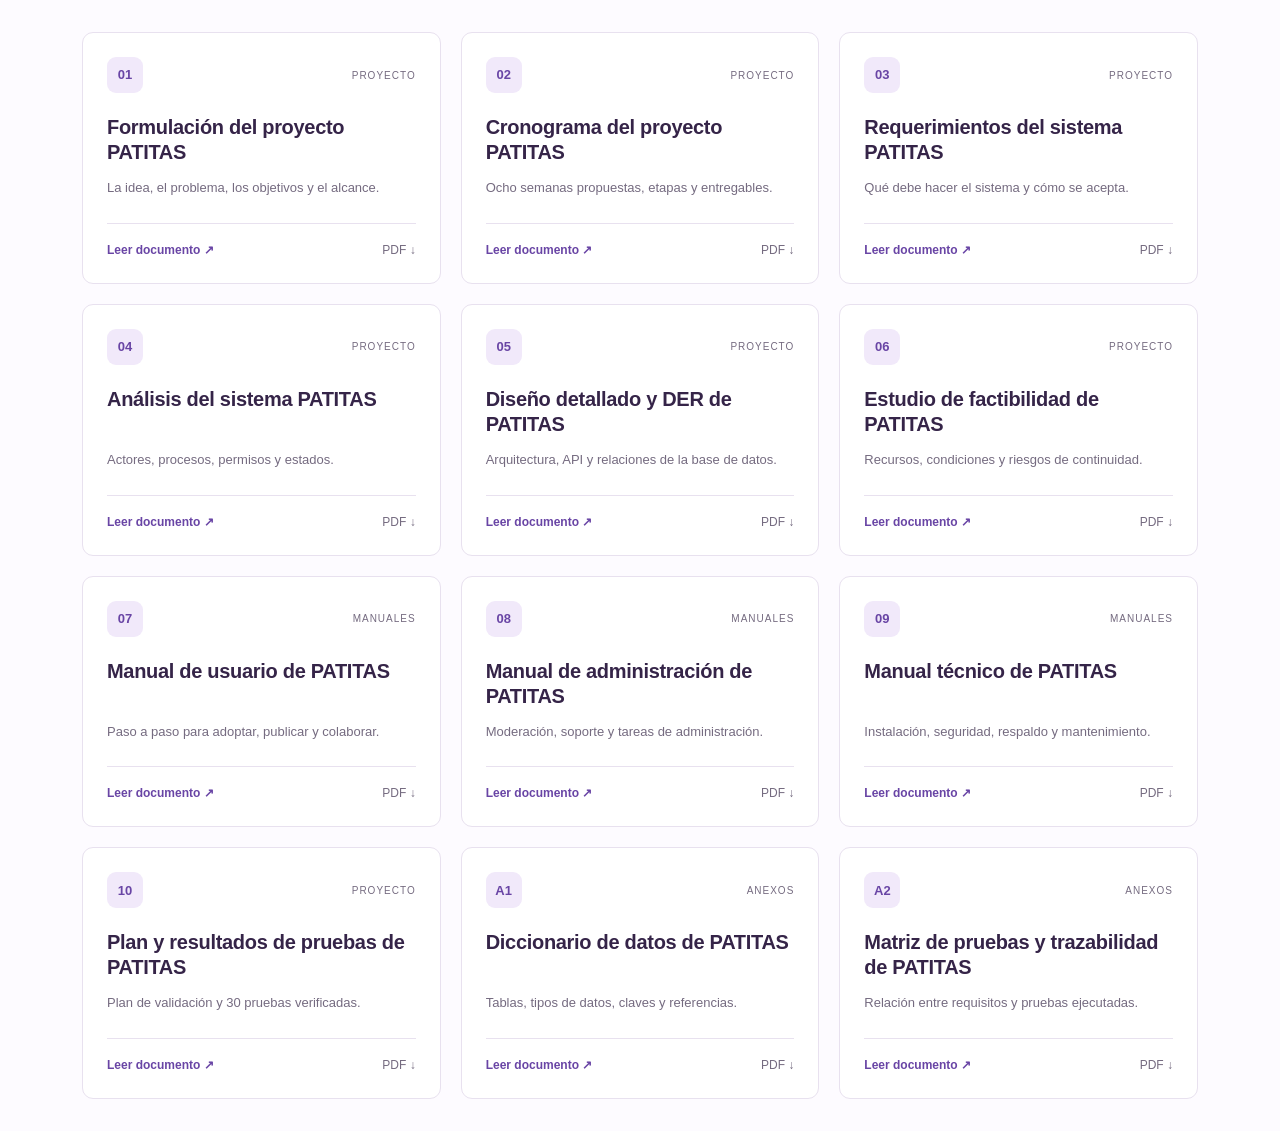
==== index.html @ 928df8a6 "Reúne la documentación en un repositorio independiente" ====
<!doctype html><html lang="es"><head><meta charset="utf-8"><meta name="viewport" content="width=device-width,initial-scale=1"><title>Documentación de PATITAS</title><link rel="stylesheet" href="assets/indice.css"></head><body><main aria-label="Documentación de PATITAS"><div class="cards"><article class="card " data-category="proyecto"><div class="card-top"><span class="number">01</span><span class="tag">Proyecto</span></div><h2>Formulación del proyecto PATITAS</h2><p>La idea, el problema, los objetivos y el alcance.</p><div class="card-actions"><a class="read" href="editables/01-Formulacion-del-proyecto.html">Leer documento ↗</a><a class="pdf" href="pdf/01-Formulacion-del-proyecto.pdf" aria-label="PDF de Formulación del proyecto PATITAS">PDF ↓</a></div></article><article class="card " data-category="proyecto"><div class="card-top"><span class="number">02</span><span class="tag">Proyecto</span></div><h2>Cronograma del proyecto PATITAS</h2><p>Ocho semanas propuestas, etapas y entregables.</p><div class="card-actions"><a class="read" href="editables/02-Cronograma.html">Leer documento ↗</a><a class="pdf" href="pdf/02-Cronograma.pdf" aria-label="PDF de Cronograma del proyecto PATITAS">PDF ↓</a></div></article><article class="card " data-category="proyecto"><div class="card-top"><span class="number">03</span><span class="tag">Proyecto</span></div><h2>Requerimientos del sistema PATITAS</h2><p>Qué debe hacer el sistema y cómo se acepta.</p><div class="card-actions"><a class="read" href="editables/03-Requerimientos-del-sistema.html">Leer documento ↗</a><a class="pdf" href="pdf/03-Requerimientos-del-sistema.pdf" aria-label="PDF de Requerimientos del sistema PATITAS">PDF ↓</a></div></article><article class="card " data-category="proyecto"><div class="card-top"><span class="number">04</span><span class="tag">Proyecto</span></div><h2>Análisis del sistema PATITAS</h2><p>Actores, procesos, permisos y estados.</p><div class="card-actions"><a class="read" href="editables/04-Analisis-del-sistema.html">Leer documento ↗</a><a class="pdf" href="pdf/04-Analisis-del-sistema.pdf" aria-label="PDF de Análisis del sistema PATITAS">PDF ↓</a></div></article><article class="card " data-category="proyecto"><div class="card-top"><span class="number">05</span><span class="tag">Proyecto</span></div><h2>Diseño detallado y DER de PATITAS</h2><p>Arquitectura, API y relaciones de la base de datos.</p><div class="card-actions"><a class="read" href="editables/05-Diseno-detallado-y-DER.html">Leer documento ↗</a><a class="pdf" href="pdf/05-Diseno-detallado-y-DER.pdf" aria-label="PDF de Diseño detallado y DER de PATITAS">PDF ↓</a></div></article><article class="card " data-category="proyecto"><div class="card-top"><span class="number">06</span><span class="tag">Proyecto</span></div><h2>Estudio de factibilidad de PATITAS</h2><p>Recursos, condiciones y riesgos de continuidad.</p><div class="card-actions"><a class="read" href="editables/06-Estudio-de-factibilidad.html">Leer documento ↗</a><a class="pdf" href="pdf/06-Estudio-de-factibilidad.pdf" aria-label="PDF de Estudio de factibilidad de PATITAS">PDF ↓</a></div></article><article class="card " data-category="manuales"><div class="card-top"><span class="number">07</span><span class="tag">Manuales</span></div><h2>Manual de usuario de PATITAS</h2><p>Paso a paso para adoptar, publicar y colaborar.</p><div class="card-actions"><a class="read" href="editables/07-Manual-de-usuario.html">Leer documento ↗</a><a class="pdf" href="pdf/07-Manual-de-usuario.pdf" aria-label="PDF de Manual de usuario de PATITAS">PDF ↓</a></div></article><article class="card " data-category="manuales"><div class="card-top"><span class="number">08</span><span class="tag">Manuales</span></div><h2>Manual de administración de PATITAS</h2><p>Moderación, soporte y tareas de administración.</p><div class="card-actions"><a class="read" href="editables/08-Manual-de-administracion.html">Leer documento ↗</a><a class="pdf" href="pdf/08-Manual-de-administracion.pdf" aria-label="PDF de Manual de administración de PATITAS">PDF ↓</a></div></article><article class="card " data-category="manuales"><div class="card-top"><span class="number">09</span><span class="tag">Manuales</span></div><h2>Manual técnico de PATITAS</h2><p>Instalación, seguridad, respaldo y mantenimiento.</p><div class="card-actions"><a class="read" href="editables/09-Manual-tecnico.html">Leer documento ↗</a><a class="pdf" href="pdf/09-Manual-tecnico.pdf" aria-label="PDF de Manual técnico de PATITAS">PDF ↓</a></div></article><article class="card " data-category="proyecto"><div class="card-top"><span class="number">10</span><span class="tag">Proyecto</span></div><h2>Plan y resultados de pruebas de PATITAS</h2><p>Plan de validación y 30 pruebas verificadas.</p><div class="card-actions"><a class="read" href="editables/10-Plan-y-resultados-de-pruebas.html">Leer documento ↗</a><a class="pdf" href="pdf/10-Plan-y-resultados-de-pruebas.pdf" aria-label="PDF de Plan y resultados de pruebas de PATITAS">PDF ↓</a></div></article><article class="card " data-category="anexos"><div class="card-top"><span class="number">A1</span><span class="tag">Anexos</span></div><h2>Diccionario de datos de PATITAS</h2><p>Tablas, tipos de datos, claves y referencias.</p><div class="card-actions"><a class="read" href="editables/Anexo-Diccionario-de-datos.html">Leer documento ↗</a><a class="pdf" href="pdf/Anexo-Diccionario-de-datos.pdf" aria-label="PDF de Diccionario de datos de PATITAS">PDF ↓</a></div></article><article class="card " data-category="anexos"><div class="card-top"><span class="number">A2</span><span class="tag">Anexos</span></div><h2>Matriz de pruebas y trazabilidad de PATITAS</h2><p>Relación entre requisitos y pruebas ejecutadas.</p><div class="card-actions"><a class="read" href="editables/Anexo-Matriz-de-pruebas.html">Leer documento ↗</a><a class="pdf" href="pdf/Anexo-Matriz-de-pruebas.pdf" aria-label="PDF de Matriz de pruebas y trazabilidad de PATITAS">PDF ↓</a></div></article></div></main></body></html>
---- assets/indice.css ----
:root{--morado:#6945a5;--oscuro:#352448;--lila:#eee5fa;--linea:#e8e1ef;--muted:#756b80}*{box-sizing:border-box}html{scroll-behavior:smooth;scroll-padding-top:20px}body{margin:0;font:15px/1.5 Arial,Helvetica,sans-serif;background:#fdfbff;color:var(--oscuro)}a,button,input{outline-offset:5px}a{color:inherit}button,input{font:inherit}.header,main,footer{max-width:1180px;margin:auto}.header{padding:28px 32px;display:flex;justify-content:space-between;align-items:center;border-bottom:1px solid var(--linea)}.brand{text-decoration:none;font-size:24px;letter-spacing:1px;font-weight:bold;display:flex;align-items:center;gap:10px}.brand span{font-size:28px}.school{font-size:10px;letter-spacing:2px;color:var(--muted)}main{padding:0 32px}.hero{display:grid;grid-template-columns:1.2fr 1fr;gap:60px;align-items:center;padding:70px 0 50px}.eyebrow{font-size:10px;letter-spacing:2px;font-weight:bold;color:var(--morado);margin:0 0 20px}h1{font-size:clamp(42px,5vw,68px);line-height:1.06;letter-spacing:-2px;margin:0 0 24px}h1 em{font-style:normal;color:var(--morado)}.intro{font-size:16px;line-height:1.7;color:var(--muted);max-width:440px}.hero-actions{display:flex;align-items:center;gap:22px;margin-top:28px}.primary{display:inline-block;background:var(--morado);color:white;padding:13px 20px;border-radius:8px;text-decoration:none;font-size:13px;font-weight:bold;box-shadow:0 6px 18px #6945a51a}.primary:hover{background:#52318b}.secondary{font-size:13px;text-decoration:none;font-weight:bold;color:var(--morado)}.secondary:hover{text-decoration:underline}.hero-art{position:relative;height:330px;background:linear-gradient(145deg,#f1e8fc,#e8dcf5);border-radius:130px 130px 25px 25px;overflow:hidden;display:grid;place-content:center;text-align:center}.paw{font-size:94px;z-index:1;filter:grayscale(1);opacity:.8;transform:rotate(-12deg)}.art-label{font-size:20px;line-height:1.3;z-index:1;margin-top:12px;font-weight:bold}.orb{position:absolute;border-radius:50%;background:#ffffff80}.uno{width:180px;height:180px;left:-45px;bottom:-20px}.dos{width:90px;height:90px;right:25px;top:25px}.star{position:absolute;left:42px;top:50px;font-size:42px;color:#9370c1}.stats{display:grid;grid-template-columns:repeat(4,1fr);border:1px solid var(--linea);background:white;border-radius:12px;padding:22px 5px;margin-bottom:65px}.stats div{padding:0 26px;border-right:1px solid var(--linea)}.stats div:last-child{border:0}.stats strong{font-size:27px;display:block;color:var(--morado)}.stats span{font-size:11px;color:var(--muted)}.section-title{display:flex;justify-content:space-between;align-items:end;gap:30px;margin-bottom:28px}.section-title h2{font-size:29px;letter-spacing:-.8px;margin:0;line-height:1.2}.section-title .eyebrow{margin-bottom:12px}.section-title>p{font-size:12px;color:var(--muted)}.toolbar{display:flex;gap:20px;align-items:end;justify-content:space-between;background:#f3edf9;padding:20px;border:1px solid var(--linea);border-radius:10px}.search{font-size:11px;color:var(--muted);font-weight:bold;display:block;flex:1;max-width:370px}.search input{display:block;width:100%;margin-top:7px;padding:11px 12px;background:white;border:1px solid #d8c9e8;border-radius:6px;color:var(--oscuro);font-size:12px}.filters{display:flex;gap:4px;flex-wrap:wrap}.filters button{border:0;background:none;color:var(--muted);border-radius:6px;padding:10px 12px;font-size:12px;cursor:pointer}.filters button.active{background:var(--morado);color:white}.filters button:hover{box-shadow:inset 0 0 0 1px #b9a2d3}.results{font-size:11px;color:var(--muted);margin:16px 0}.cards{display:grid;grid-template-columns:repeat(3,minmax(0,1fr));gap:20px}.card{border:1px solid var(--linea);border-radius:11px;background:white;padding:24px;display:flex;flex-direction:column;transition:transform .15s,box-shadow .15s}.card:hover{transform:translateY(-3px);box-shadow:0 14px 30px #5130720d}.card.destacada{background:#f6f0ff;border-color:#cbb3e7}.card-top{display:flex;align-items:center;justify-content:space-between;margin-bottom:22px}.number{font-size:13px;color:var(--morado);font-weight:bold;background:#f1e9fa;border-radius:9px;width:36px;height:36px;display:grid;place-content:center}.tag{font-size:10px;color:var(--muted);text-transform:uppercase;letter-spacing:1px}.card h2{font-size:20px;line-height:1.25;letter-spacing:-.3px;margin:0 0 13px;min-height:50px}.card>p{color:var(--muted);font-size:13px;line-height:1.6;margin:0 0 24px;flex:1}.card-actions{display:flex;justify-content:space-between;gap:12px;border-top:1px solid var(--linea);padding-top:17px}.card-actions a{text-decoration:none;font-size:12px}.read{font-weight:bold;color:var(--morado)}.pdf{color:var(--muted)}.card-actions a:hover{text-decoration:underline}.handoff{display:flex;align-items:center;gap:25px;padding:30px;margin:55px 0;background:#efe6fa;border-radius:12px}.handoff>span{font-size:43px;color:var(--morado)}.handoff h2{font-size:22px;line-height:1.2;margin:0 0 10px}.handoff p{font-size:13px;color:var(--muted);max-width:680px;margin:0}.handoff>a{white-space:nowrap;font-size:12px;font-weight:bold;color:var(--morado);margin-left:auto;text-decoration:none}footer{border-top:1px solid var(--linea);padding:26px 32px 36px;display:flex;justify-content:space-between;gap:15px;align-items:center}footer strong{letter-spacing:1px}footer p,footer>span{font-size:11px;color:var(--muted)}[hidden]{display:none!important}@media(max-width:920px){.hero{gap:30px}.toolbar{align-items:stretch;flex-direction:column}.search{max-width:none}.cards{grid-template-columns:repeat(2,minmax(0,1fr))}.hero-art{height:300px}.handoff{flex-wrap:wrap}}@media(max-width:600px){.header{padding:20px}.brand{font-size:20px}.school{font-size:8px;letter-spacing:1px}main{padding:0 20px}.hero{grid-template-columns:1fr;padding:40px 0 30px;gap:30px}h1{font-size:47px}.hero-art{height:230px}.paw{font-size:65px}.art-label{font-size:18px}.hero-actions{gap:16px;flex-wrap:wrap}.stats{grid-template-columns:1fr 1fr;padding:8px;margin-bottom:40px}.stats div{padding:12px 15px}.stats div:nth-child(2){border:0}.section-title{display:block}.section-title h2{font-size:26px}.toolbar{padding:15px}.filters button{padding:8px 10px}.cards{grid-template-columns:1fr}.card h2{min-height:0}.handoff{padding:23px;gap:15px}.handoff>a{margin-left:0}footer{margin:0 20px;padding:25px 0;flex-direction:column;align-items:start;gap:4px}footer p{margin:0}}@media(prefers-reduced-motion:reduce){html{scroll-behavior:auto}.card{transition:none}}

main{padding-top:32px;padding-bottom:32px}
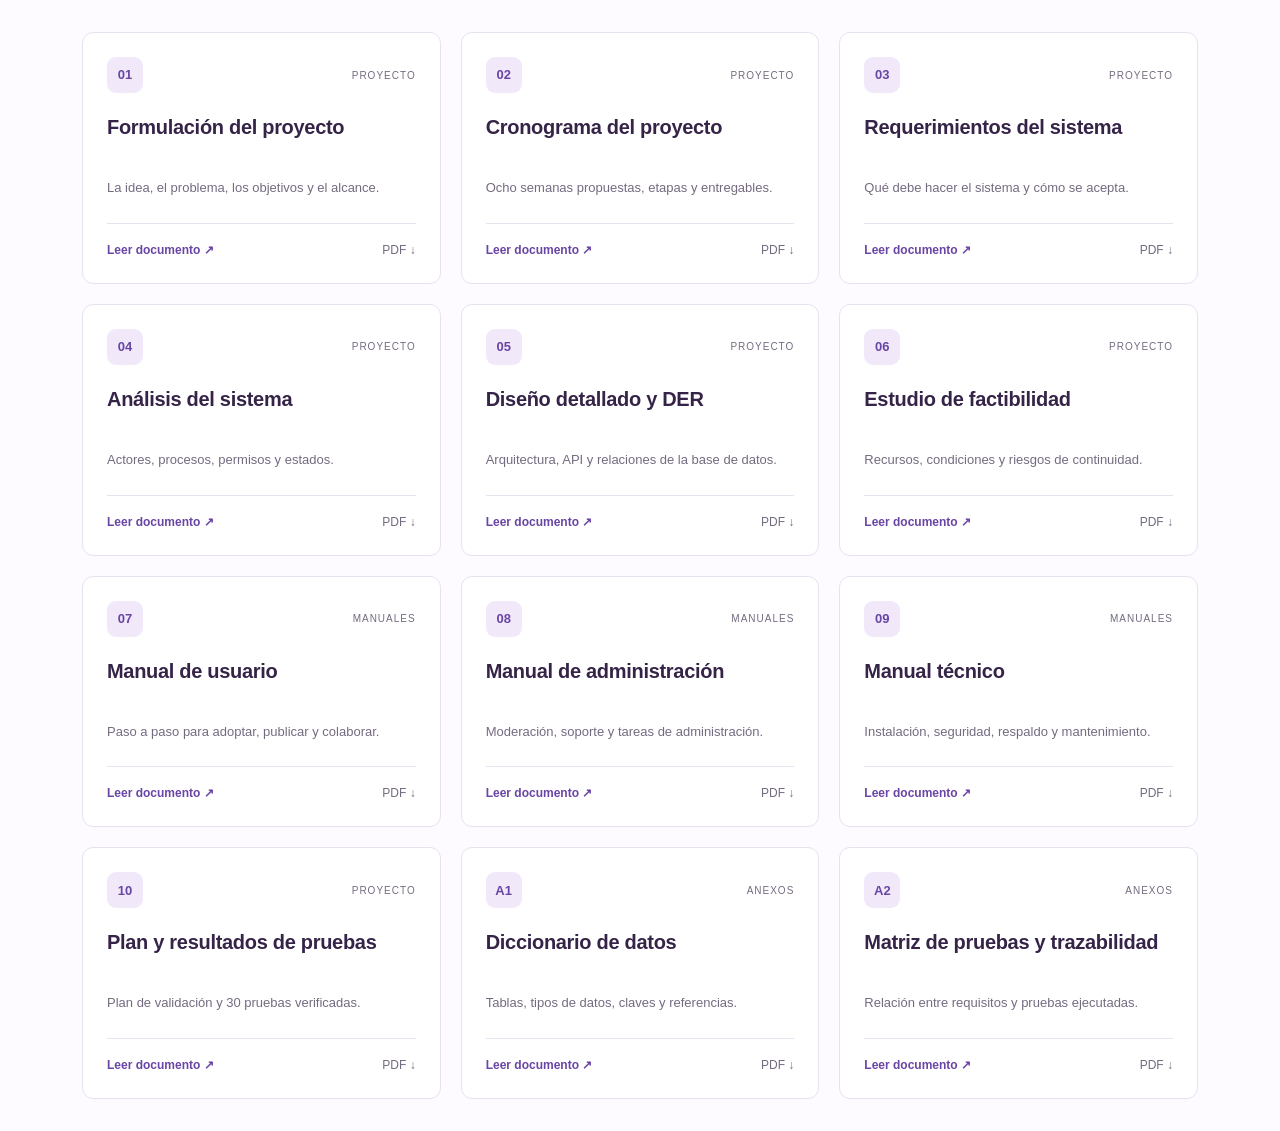
==== commit 4e893c9d: "Actualiza integrantes y títulos de las carátulas" ====
--- a/index.html
+++ b/index.html
@@ -1 +1 @@
-<!doctype html><html lang="es"><head><meta charset="utf-8"><meta name="viewport" content="width=device-width,initial-scale=1"><title>Documentación de PATITAS</title><link rel="stylesheet" href="assets/indice.css"></head><body><main aria-label="Documentación de PATITAS"><div class="cards"><article class="card " data-category="proyecto"><div class="card-top"><span class="number">01</span><span class="tag">Proyecto</span></div><h2>Formulación del proyecto PATITAS</h2><p>La idea, el problema, los objetivos y el alcance.</p><div class="card-actions"><a class="read" href="editables/01-Formulacion-del-proyecto.html">Leer documento ↗</a><a class="pdf" href="pdf/01-Formulacion-del-proyecto.pdf" aria-label="PDF de Formulación del proyecto PATITAS">PDF ↓</a></div></article><article class="card " data-category="proyecto"><div class="card-top"><span class="number">02</span><span class="tag">Proyecto</span></div><h2>Cronograma del proyecto PATITAS</h2><p>Ocho semanas propuestas, etapas y entregables.</p><div class="card-actions"><a class="read" href="editables/02-Cronograma.html">Leer documento ↗</a><a class="pdf" href="pdf/02-Cronograma.pdf" aria-label="PDF de Cronograma del proyecto PATITAS">PDF ↓</a></div></article><article class="card " data-category="proyecto"><div class="card-top"><span class="number">03</span><span class="tag">Proyecto</span></div><h2>Requerimientos del sistema PATITAS</h2><p>Qué debe hacer el sistema y cómo se acepta.</p><div class="card-actions"><a class="read" href="editables/03-Requerimientos-del-sistema.html">Leer documento ↗</a><a class="pdf" href="pdf/03-Requerimientos-del-sistema.pdf" aria-label="PDF de Requerimientos del sistema PATITAS">PDF ↓</a></div></article><article class="card " data-category="proyecto"><div class="card-top"><span class="number">04</span><span class="tag">Proyecto</span></div><h2>Análisis del sistema PATITAS</h2><p>Actores, procesos, permisos y estados.</p><div class="card-actions"><a class="read" href="editables/04-Analisis-del-sistema.html">Leer documento ↗</a><a class="pdf" href="pdf/04-Analisis-del-sistema.pdf" aria-label="PDF de Análisis del sistema PATITAS">PDF ↓</a></div></article><article class="card " data-category="proyecto"><div class="card-top"><span class="number">05</span><span class="tag">Proyecto</span></div><h2>Diseño detallado y DER de PATITAS</h2><p>Arquitectura, API y relaciones de la base de datos.</p><div class="card-actions"><a class="read" href="editables/05-Diseno-detallado-y-DER.html">Leer documento ↗</a><a class="pdf" href="pdf/05-Diseno-detallado-y-DER.pdf" aria-label="PDF de Diseño detallado y DER de PATITAS">PDF ↓</a></div></article><article class="card " data-category="proyecto"><div class="card-top"><span class="number">06</span><span class="tag">Proyecto</span></div><h2>Estudio de factibilidad de PATITAS</h2><p>Recursos, condiciones y riesgos de continuidad.</p><div class="card-actions"><a class="read" href="editables/06-Estudio-de-factibilidad.html">Leer documento ↗</a><a class="pdf" href="pdf/06-Estudio-de-factibilidad.pdf" aria-label="PDF de Estudio de factibilidad de PATITAS">PDF ↓</a></div></article><article class="card " data-category="manuales"><div class="card-top"><span class="number">07</span><span class="tag">Manuales</span></div><h2>Manual de usuario de PATITAS</h2><p>Paso a paso para adoptar, publicar y colaborar.</p><div class="card-actions"><a class="read" href="editables/07-Manual-de-usuario.html">Leer documento ↗</a><a class="pdf" href="pdf/07-Manual-de-usuario.pdf" aria-label="PDF de Manual de usuario de PATITAS">PDF ↓</a></div></article><article class="card " data-category="manuales"><div class="card-top"><span class="number">08</span><span class="tag">Manuales</span></div><h2>Manual de administración de PATITAS</h2><p>Moderación, soporte y tareas de administración.</p><div class="card-actions"><a class="read" href="editables/08-Manual-de-administracion.html">Leer documento ↗</a><a class="pdf" href="pdf/08-Manual-de-administracion.pdf" aria-label="PDF de Manual de administración de PATITAS">PDF ↓</a></div></article><article class="card " data-category="manuales"><div class="card-top"><span class="number">09</span><span class="tag">Manuales</span></div><h2>Manual técnico de PATITAS</h2><p>Instalación, seguridad, respaldo y mantenimiento.</p><div class="card-actions"><a class="read" href="editables/09-Manual-tecnico.html">Leer documento ↗</a><a class="pdf" href="pdf/09-Manual-tecnico.pdf" aria-label="PDF de Manual técnico de PATITAS">PDF ↓</a></div></article><article class="card " data-category="proyecto"><div class="card-top"><span class="number">10</span><span class="tag">Proyecto</span></div><h2>Plan y resultados de pruebas de PATITAS</h2><p>Plan de validación y 30 pruebas verificadas.</p><div class="card-actions"><a class="read" href="editables/10-Plan-y-resultados-de-pruebas.html">Leer documento ↗</a><a class="pdf" href="pdf/10-Plan-y-resultados-de-pruebas.pdf" aria-label="PDF de Plan y resultados de pruebas de PATITAS">PDF ↓</a></div></article><article class="card " data-category="anexos"><div class="card-top"><span class="number">A1</span><span class="tag">Anexos</span></div><h2>Diccionario de datos de PATITAS</h2><p>Tablas, tipos de datos, claves y referencias.</p><div class="card-actions"><a class="read" href="editables/Anexo-Diccionario-de-datos.html">Leer documento ↗</a><a class="pdf" href="pdf/Anexo-Diccionario-de-datos.pdf" aria-label="PDF de Diccionario de datos de PATITAS">PDF ↓</a></div></article><article class="card " data-category="anexos"><div class="card-top"><span class="number">A2</span><span class="tag">Anexos</span></div><h2>Matriz de pruebas y trazabilidad de PATITAS</h2><p>Relación entre requisitos y pruebas ejecutadas.</p><div class="card-actions"><a class="read" href="editables/Anexo-Matriz-de-pruebas.html">Leer documento ↗</a><a class="pdf" href="pdf/Anexo-Matriz-de-pruebas.pdf" aria-label="PDF de Matriz de pruebas y trazabilidad de PATITAS">PDF ↓</a></div></article></div></main></body></html>+<!doctype html><html lang="es"><head><meta charset="utf-8"><meta name="viewport" content="width=device-width,initial-scale=1"><title>Documentación de PATITAS</title><link rel="stylesheet" href="assets/indice.css"></head><body><main aria-label="Documentación de PATITAS"><div class="cards"><article class="card " data-category="proyecto"><div class="card-top"><span class="number">01</span><span class="tag">Proyecto</span></div><h2>Formulación del proyecto</h2><p>La idea, el problema, los objetivos y el alcance.</p><div class="card-actions"><a class="read" href="editables/01-Formulacion-del-proyecto.html">Leer documento ↗</a><a class="pdf" href="pdf/01-Formulacion-del-proyecto.pdf" aria-label="PDF de Formulación del proyecto">PDF ↓</a></div></article><article class="card " data-category="proyecto"><div class="card-top"><span class="number">02</span><span class="tag">Proyecto</span></div><h2>Cronograma del proyecto</h2><p>Ocho semanas propuestas, etapas y entregables.</p><div class="card-actions"><a class="read" href="editables/02-Cronograma.html">Leer documento ↗</a><a class="pdf" href="pdf/02-Cronograma.pdf" aria-label="PDF de Cronograma del proyecto">PDF ↓</a></div></article><article class="card " data-category="proyecto"><div class="card-top"><span class="number">03</span><span class="tag">Proyecto</span></div><h2>Requerimientos del sistema</h2><p>Qué debe hacer el sistema y cómo se acepta.</p><div class="card-actions"><a class="read" href="editables/03-Requerimientos-del-sistema.html">Leer documento ↗</a><a class="pdf" href="pdf/03-Requerimientos-del-sistema.pdf" aria-label="PDF de Requerimientos del sistema">PDF ↓</a></div></article><article class="card " data-category="proyecto"><div class="card-top"><span class="number">04</span><span class="tag">Proyecto</span></div><h2>Análisis del sistema</h2><p>Actores, procesos, permisos y estados.</p><div class="card-actions"><a class="read" href="editables/04-Analisis-del-sistema.html">Leer documento ↗</a><a class="pdf" href="pdf/04-Analisis-del-sistema.pdf" aria-label="PDF de Análisis del sistema">PDF ↓</a></div></article><article class="card " data-category="proyecto"><div class="card-top"><span class="number">05</span><span class="tag">Proyecto</span></div><h2>Diseño detallado y DER</h2><p>Arquitectura, API y relaciones de la base de datos.</p><div class="card-actions"><a class="read" href="editables/05-Diseno-detallado-y-DER.html">Leer documento ↗</a><a class="pdf" href="pdf/05-Diseno-detallado-y-DER.pdf" aria-label="PDF de Diseño detallado y DER">PDF ↓</a></div></article><article class="card " data-category="proyecto"><div class="card-top"><span class="number">06</span><span class="tag">Proyecto</span></div><h2>Estudio de factibilidad</h2><p>Recursos, condiciones y riesgos de continuidad.</p><div class="card-actions"><a class="read" href="editables/06-Estudio-de-factibilidad.html">Leer documento ↗</a><a class="pdf" href="pdf/06-Estudio-de-factibilidad.pdf" aria-label="PDF de Estudio de factibilidad">PDF ↓</a></div></article><article class="card " data-category="manuales"><div class="card-top"><span class="number">07</span><span class="tag">Manuales</span></div><h2>Manual de usuario</h2><p>Paso a paso para adoptar, publicar y colaborar.</p><div class="card-actions"><a class="read" href="editables/07-Manual-de-usuario.html">Leer documento ↗</a><a class="pdf" href="pdf/07-Manual-de-usuario.pdf" aria-label="PDF de Manual de usuario">PDF ↓</a></div></article><article class="card " data-category="manuales"><div class="card-top"><span class="number">08</span><span class="tag">Manuales</span></div><h2>Manual de administración</h2><p>Moderación, soporte y tareas de administración.</p><div class="card-actions"><a class="read" href="editables/08-Manual-de-administracion.html">Leer documento ↗</a><a class="pdf" href="pdf/08-Manual-de-administracion.pdf" aria-label="PDF de Manual de administración">PDF ↓</a></div></article><article class="card " data-category="manuales"><div class="card-top"><span class="number">09</span><span class="tag">Manuales</span></div><h2>Manual técnico</h2><p>Instalación, seguridad, respaldo y mantenimiento.</p><div class="card-actions"><a class="read" href="editables/09-Manual-tecnico.html">Leer documento ↗</a><a class="pdf" href="pdf/09-Manual-tecnico.pdf" aria-label="PDF de Manual técnico">PDF ↓</a></div></article><article class="card " data-category="proyecto"><div class="card-top"><span class="number">10</span><span class="tag">Proyecto</span></div><h2>Plan y resultados de pruebas</h2><p>Plan de validación y 30 pruebas verificadas.</p><div class="card-actions"><a class="read" href="editables/10-Plan-y-resultados-de-pruebas.html">Leer documento ↗</a><a class="pdf" href="pdf/10-Plan-y-resultados-de-pruebas.pdf" aria-label="PDF de Plan y resultados de pruebas">PDF ↓</a></div></article><article class="card " data-category="anexos"><div class="card-top"><span class="number">A1</span><span class="tag">Anexos</span></div><h2>Diccionario de datos</h2><p>Tablas, tipos de datos, claves y referencias.</p><div class="card-actions"><a class="read" href="editables/Anexo-Diccionario-de-datos.html">Leer documento ↗</a><a class="pdf" href="pdf/Anexo-Diccionario-de-datos.pdf" aria-label="PDF de Diccionario de datos">PDF ↓</a></div></article><article class="card " data-category="anexos"><div class="card-top"><span class="number">A2</span><span class="tag">Anexos</span></div><h2>Matriz de pruebas y trazabilidad</h2><p>Relación entre requisitos y pruebas ejecutadas.</p><div class="card-actions"><a class="read" href="editables/Anexo-Matriz-de-pruebas.html">Leer documento ↗</a><a class="pdf" href="pdf/Anexo-Matriz-de-pruebas.pdf" aria-label="PDF de Matriz de pruebas y trazabilidad">PDF ↓</a></div></article></div></main></body></html>
